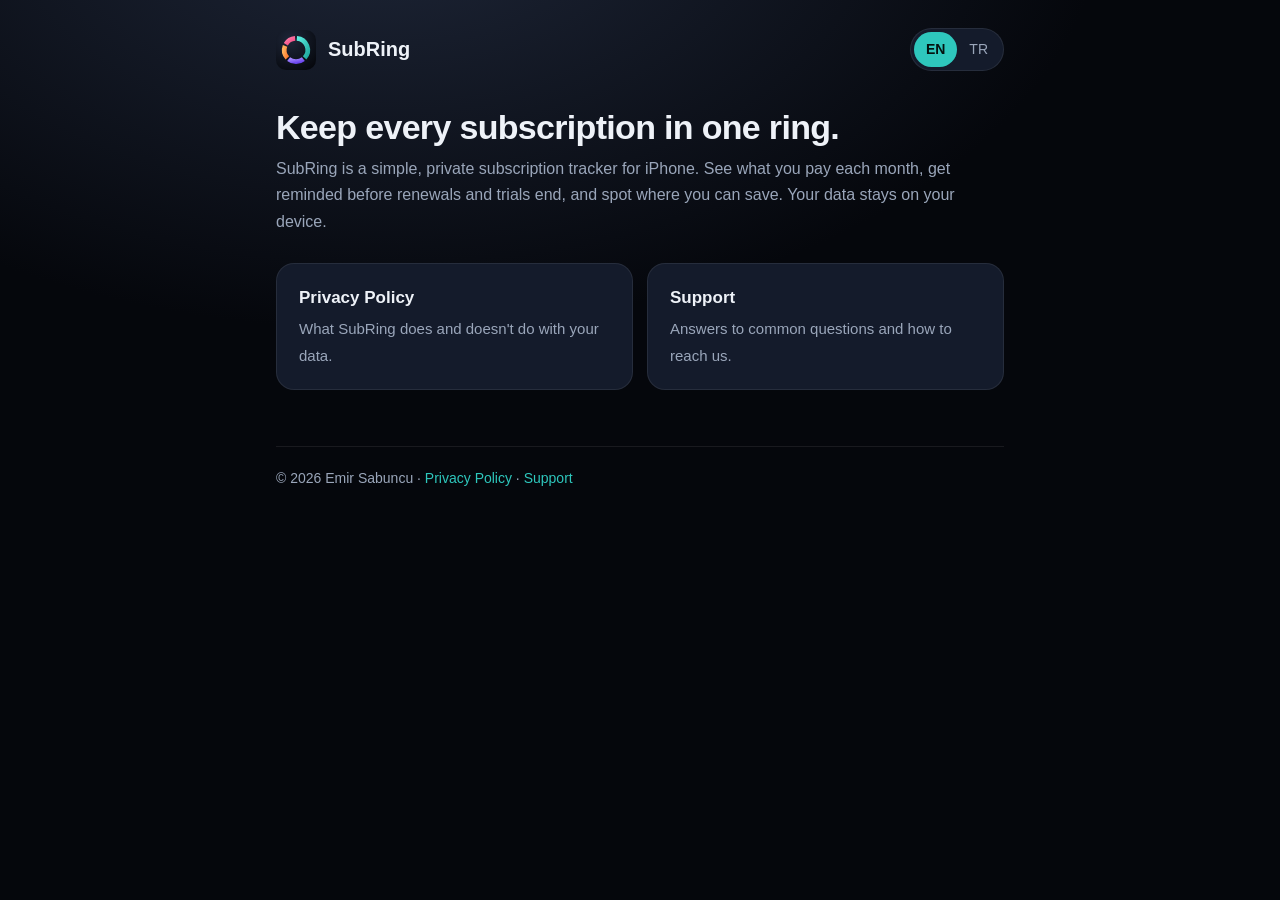
==== index.html @ 9c8dc2fd "Add website" ====
<!doctype html>
<html lang="en">
<head>
<meta charset="utf-8">
<meta name="viewport" content="width=device-width, initial-scale=1">
<title>SubRing – Subscription Tracker</title>
<meta name="baslik-en" content="SubRing – Subscription Tracker">
<meta name="baslik-tr" content="SubRing – Abonelik Takibi">
<meta name="description" content="SubRing – subscription tracker for iPhone.">
<link rel="icon" href="data:image/svg+xml,%3Csvg%20viewBox%3D%220%200%201024%201024%22%20xmlns%3D%22http%3A//www.w3.org/2000/svg%22%3E%3Cdefs%3E%3CradialGradient%20id%3D%22lb%22%20cx%3D%22.35%22%20cy%3D%22.25%22%20r%3D%22.9%22%3E%3Cstop%20offset%3D%220%22%20stop-color%3D%22%231E2638%22/%3E%3Cstop%20offset%3D%221%22%20stop-color%3D%22%2305070C%22/%3E%3C/radialGradient%3E%3ClinearGradient%20id%3D%22l1%22%20x1%3D%220%22%20y1%3D%220%22%20x2%3D%221%22%20y2%3D%221%22%3E%3Cstop%20offset%3D%220%22%20stop-color%3D%22%235EF0E2%22/%3E%3Cstop%20offset%3D%221%22%20stop-color%3D%22%231FA89F%22/%3E%3C/linearGradient%3E%3ClinearGradient%20id%3D%22l2%22%20x1%3D%220%22%20y1%3D%220%22%20x2%3D%221%22%20y2%3D%221%22%3E%3Cstop%20offset%3D%220%22%20stop-color%3D%22%23A88BFF%22/%3E%3Cstop%20offset%3D%221%22%20stop-color%3D%22%236A45F0%22/%3E%3C/linearGradient%3E%3ClinearGradient%20id%3D%22l3%22%20x1%3D%220%22%20y1%3D%220%22%20x2%3D%221%22%20y2%3D%221%22%3E%3Cstop%20offset%3D%220%22%20stop-color%3D%22%23FFB15C%22/%3E%3Cstop%20offset%3D%221%22%20stop-color%3D%22%23FF7A2E%22/%3E%3C/linearGradient%3E%3ClinearGradient%20id%3D%22l4%22%20x1%3D%220%22%20y1%3D%220%22%20x2%3D%221%22%20y2%3D%221%22%3E%3Cstop%20offset%3D%220%22%20stop-color%3D%22%23FF7DAA%22/%3E%3Cstop%20offset%3D%221%22%20stop-color%3D%22%23F0407A%22/%3E%3C/linearGradient%3E%3C/defs%3E%3Crect%20width%3D%221024%22%20height%3D%221024%22%20fill%3D%22url%28%23lb%29%22/%3E%3Cg%20fill%3D%22none%22%20stroke-width%3D%22120%22%3E%3Cpath%20d%3D%22M534.6%20212.9A300%20300%200%200%201%20733.3%20714.6%22%20stroke%3D%22url%28%23l1%29%22/%3E%3Cpath%20d%3D%22M700.3%20745.5A300%20300%200%200%201%20323.7%20745.5%22%20stroke%3D%22url%28%23l2%29%22/%3E%3Cpath%20d%3D%22M290.7%20714.6A300%20300%200%200%201%20231.7%20405.1%22%20stroke%3D%22url%28%23l3%29%22/%3E%3Cpath%20d%3D%22M250.9%20364.2A300%20300%200%200%201%20489.4%20212.9%22%20stroke%3D%22url%28%23l4%29%22/%3E%3C/g%3E%3C/svg%3E">
<link rel="stylesheet" href="stil.css">
<script src="dil.js"></script>
</head>
<body>
<div class="kap">
<header>
  <a class="marka" href=""><svg viewBox="0 0 1024 1024" aria-hidden="true"><defs><radialGradient id="lb" cx=".35" cy=".25" r=".9"><stop offset="0" stop-color="#1E2638"/><stop offset="1" stop-color="#05070C"/></radialGradient><linearGradient id="l1" x1="0" y1="0" x2="1" y2="1"><stop offset="0" stop-color="#5EF0E2"/><stop offset="1" stop-color="#1FA89F"/></linearGradient><linearGradient id="l2" x1="0" y1="0" x2="1" y2="1"><stop offset="0" stop-color="#A88BFF"/><stop offset="1" stop-color="#6A45F0"/></linearGradient><linearGradient id="l3" x1="0" y1="0" x2="1" y2="1"><stop offset="0" stop-color="#FFB15C"/><stop offset="1" stop-color="#FF7A2E"/></linearGradient><linearGradient id="l4" x1="0" y1="0" x2="1" y2="1"><stop offset="0" stop-color="#FF7DAA"/><stop offset="1" stop-color="#F0407A"/></linearGradient></defs><rect width="1024" height="1024" fill="url(#lb)"/><g fill="none" stroke-width="120"><path d="M534.6 212.9A300 300 0 0 1 733.3 714.6" stroke="url(#l1)"/><path d="M700.3 745.5A300 300 0 0 1 323.7 745.5" stroke="url(#l2)"/><path d="M290.7 714.6A300 300 0 0 1 231.7 405.1" stroke="url(#l3)"/><path d="M250.9 364.2A300 300 0 0 1 489.4 212.9" stroke="url(#l4)"/></g></svg><span>SubRing</span></a>
  <div class="dil" role="group" aria-label="Language">
    <button type="button" data-sec="en" aria-pressed="true">EN</button>
    <button type="button" data-sec="tr" aria-pressed="false">TR</button>
  </div>
</header>

<section data-dil="en">
  <h1>Keep every subscription in one ring.</h1>
  <p class="alt">SubRing is a simple, private subscription tracker for iPhone. See what you pay each month, get reminded before renewals and trials end, and spot where you can save. Your data stays on your device.</p>
  <div class="izgara">
    <a class="kart" href="privacy/"><strong>Privacy Policy</strong><span>What SubRing does and doesn't do with your data.</span></a>
    <a class="kart" href="support/"><strong>Support</strong><span>Answers to common questions and how to reach us.</span></a>
  </div>
</section>
<section data-dil="tr" hidden>
  <h1>Tüm aboneliklerin tek bir halkada.</h1>
  <p class="alt">SubRing, iPhone için sade ve gizliliğe saygılı bir abonelik takip uygulamasıdır. Her ay ne ödediğini gör, yenilemelerden ve deneme bitişlerinden önce hatırlatma al, nerede tasarruf edebileceğini keşfet. Verilerin cihazında kalır.</p>
  <div class="izgara">
    <a class="kart" href="privacy/"><strong>Gizlilik Politikası</strong><span>SubRing'in verilerinle ne yapıp ne yapmadığı.</span></a>
    <a class="kart" href="support/"><strong>Destek</strong><span>Sık sorulan sorular ve bize nasıl ulaşacağın.</span></a>
  </div>
</section>

<footer>
  <div data-dil="en">© 2026 Emir Sabuncu · <a href="privacy/">Privacy Policy</a> · <a href="support/">Support</a></div>
  <div data-dil="tr" hidden>© 2026 Emir Sabuncu · <a href="privacy/">Gizlilik Politikası</a> · <a href="support/">Destek</a></div>
</footer>
</div>
</body>
</html>
---- stil.css ----
:root{
  --bg:#05070C; --bg2:#121826; --kart:#141b2b; --kenar:rgba(255,255,255,.08);
  --yazi:#EEF2F8; --soluk:#9AA6BA; --vurgu:#2EC7BD;
  color-scheme: dark;
}
*{box-sizing:border-box}
html{-webkit-text-size-adjust:100%}
body{
  margin:0; min-height:100vh; color:var(--yazi);
  font:16px/1.65 -apple-system,BlinkMacSystemFont,"SF Pro Text","Segoe UI",Roboto,Helvetica,Arial,sans-serif;
  background:radial-gradient(1200px 700px at 30% -10%,#1E2638 0%,var(--bg) 60%) fixed,var(--bg);
}
a{color:var(--vurgu);text-decoration:none}
a:hover{text-decoration:underline}
.kap{max-width:760px;margin:0 auto;padding:28px 16px 64px}
header{display:flex;align-items:center;justify-content:space-between;gap:12px;margin-bottom:36px}
.marka{display:flex;align-items:center;gap:12px;color:var(--yazi);font-weight:700;font-size:20px}
.marka:hover{text-decoration:none}
.marka svg{width:40px;height:40px;border-radius:10px;flex:none}
.dil{display:flex;background:var(--kart);border:1px solid var(--kenar);border-radius:999px;padding:3px}
.dil button{all:unset;cursor:pointer;padding:6px 12px;border-radius:999px;font-size:14px;color:var(--soluk)}
.dil button[aria-pressed="true"]{background:var(--vurgu);color:#04110F;font-weight:600}
h1{font-size:34px;line-height:1.2;margin:0 0 8px;letter-spacing:-.02em}
h2{font-size:21px;margin:36px 0 10px;letter-spacing:-.01em}
h3{font-size:17px;margin:22px 0 6px}
p,li{color:#D5DCE7}
.alt{color:var(--soluk);margin:0 0 28px}
.kart{background:var(--kart);border:1px solid var(--kenar);border-radius:18px;padding:20px 22px;margin:18px 0}
.ozet{border-left:3px solid var(--vurgu)}
ul{padding-left:22px}
.izgara{display:grid;gap:14px;grid-template-columns:repeat(auto-fit,minmax(220px,1fr));margin-top:28px}
.izgara a.kart{display:block;margin:0;color:var(--yazi);transition:transform .15s,border-color .15s}
.izgara a.kart:hover{text-decoration:none;transform:translateY(-2px);border-color:rgba(46,199,189,.5)}
.izgara a.kart strong{display:block;font-size:17px;margin-bottom:4px}
.izgara a.kart span{color:var(--soluk);font-size:15px}
.posta{display:inline-block;margin-top:6px;padding:10px 16px;border-radius:12px;background:var(--vurgu);color:#04110F;font-weight:600}
.posta:hover{text-decoration:none;filter:brightness(1.08)}
footer{margin-top:56px;padding-top:20px;border-top:1px solid var(--kenar);color:var(--soluk);font-size:14px}
[lang]:not(html)[hidden]{display:none}
@media (max-width:520px){h1{font-size:28px}}
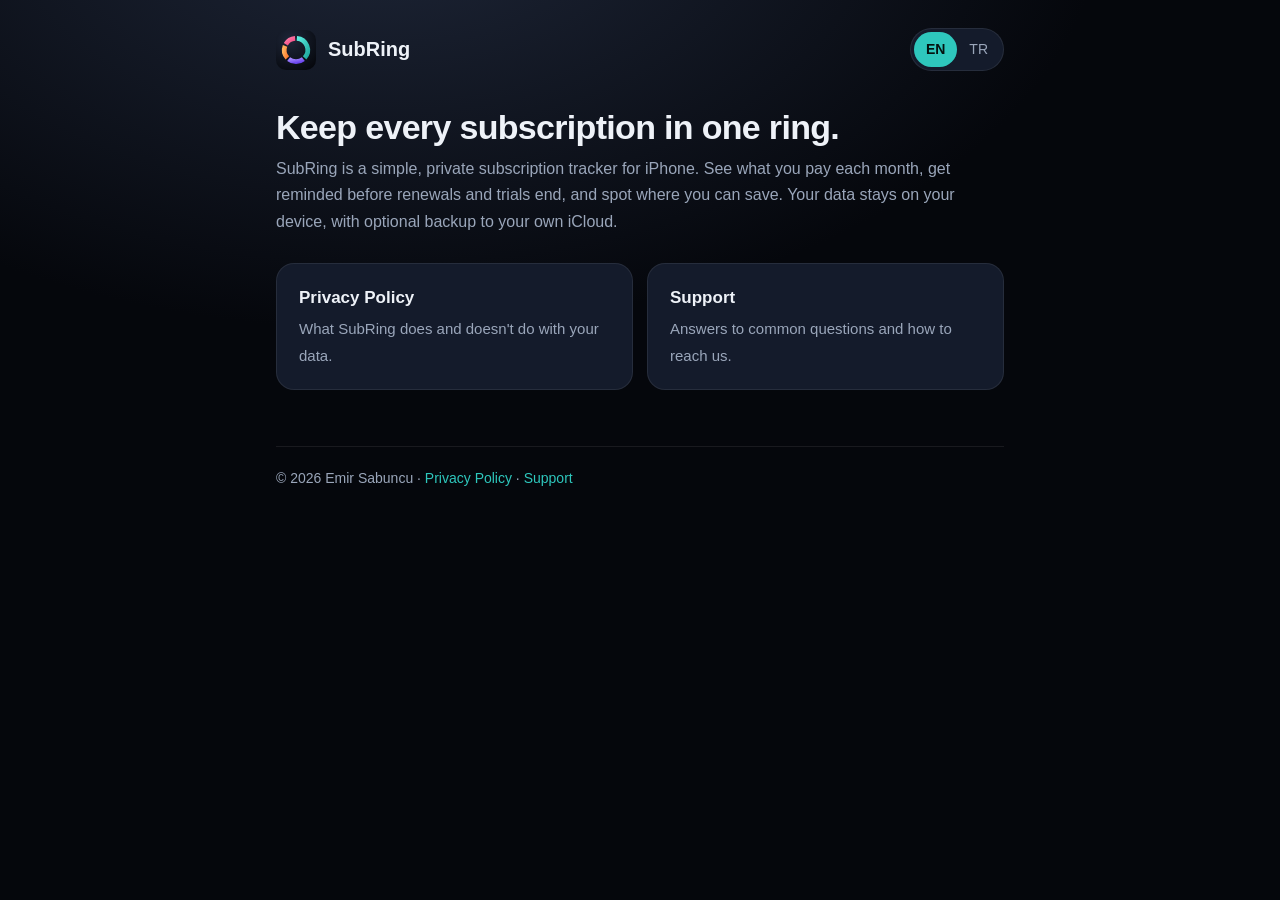
==== commit b47ccf51: "Add files via upload" ====
--- a/index.html
+++ b/index.html
@@ -23,7 +23,7 @@
 
 <section data-dil="en">
   <h1>Keep every subscription in one ring.</h1>
-  <p class="alt">SubRing is a simple, private subscription tracker for iPhone. See what you pay each month, get reminded before renewals and trials end, and spot where you can save. Your data stays on your device.</p>
+  <p class="alt">SubRing is a simple, private subscription tracker for iPhone. See what you pay each month, get reminded before renewals and trials end, and spot where you can save. Your data stays on your device, with optional backup to your own iCloud.</p>
   <div class="izgara">
     <a class="kart" href="privacy/"><strong>Privacy Policy</strong><span>What SubRing does and doesn't do with your data.</span></a>
     <a class="kart" href="support/"><strong>Support</strong><span>Answers to common questions and how to reach us.</span></a>
@@ -31,7 +31,7 @@
 </section>
 <section data-dil="tr" hidden>
   <h1>Tüm aboneliklerin tek bir halkada.</h1>
-  <p class="alt">SubRing, iPhone için sade ve gizliliğe saygılı bir abonelik takip uygulamasıdır. Her ay ne ödediğini gör, yenilemelerden ve deneme bitişlerinden önce hatırlatma al, nerede tasarruf edebileceğini keşfet. Verilerin cihazında kalır.</p>
+  <p class="alt">SubRing, iPhone için sade ve gizliliğe saygılı bir abonelik takip uygulamasıdır. Her ay ne ödediğini gör, yenilemelerden ve deneme bitişlerinden önce hatırlatma al, nerede tasarruf edebileceğini keşfet. Verilerin cihazında kalır; istersen kendi iCloud'una yedeklenir.</p>
   <div class="izgara">
     <a class="kart" href="privacy/"><strong>Gizlilik Politikası</strong><span>SubRing'in verilerinle ne yapıp ne yapmadığı.</span></a>
     <a class="kart" href="support/"><strong>Destek</strong><span>Sık sorulan sorular ve bize nasıl ulaşacağın.</span></a>
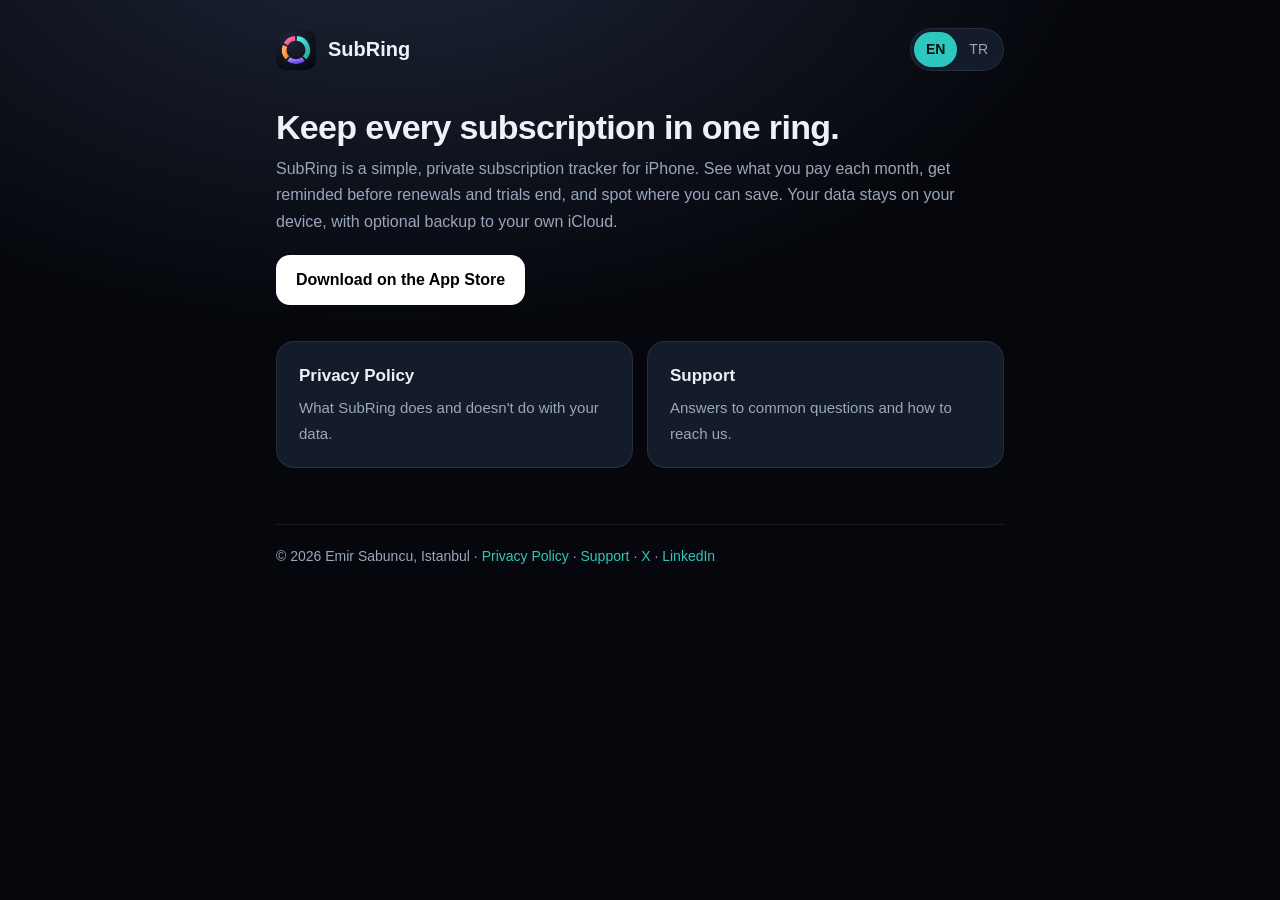
==== commit 6da5cbc4: "Launch: App Store button and social links" ====
--- a/index.html
+++ b/index.html
@@ -24,6 +24,7 @@
 <section data-dil="en">
   <h1>Keep every subscription in one ring.</h1>
   <p class="alt">SubRing is a simple, private subscription tracker for iPhone. See what you pay each month, get reminded before renewals and trials end, and spot where you can save. Your data stays on your device, with optional backup to your own iCloud.</p>
+  <a class="indir" href="https://apps.apple.com/app/id6825532118"><span>Download on the App Store</span></a>
   <div class="izgara">
     <a class="kart" href="privacy/"><strong>Privacy Policy</strong><span>What SubRing does and doesn't do with your data.</span></a>
     <a class="kart" href="support/"><strong>Support</strong><span>Answers to common questions and how to reach us.</span></a>
@@ -32,6 +33,7 @@
 <section data-dil="tr" hidden>
   <h1>Tüm aboneliklerin tek bir halkada.</h1>
   <p class="alt">SubRing, iPhone için sade ve gizliliğe saygılı bir abonelik takip uygulamasıdır. Her ay ne ödediğini gör, yenilemelerden ve deneme bitişlerinden önce hatırlatma al, nerede tasarruf edebileceğini keşfet. Verilerin cihazında kalır; istersen kendi iCloud'una yedeklenir.</p>
+  <a class="indir" href="https://apps.apple.com/app/id6825532118"><span>App Store'dan indir</span></a>
   <div class="izgara">
     <a class="kart" href="privacy/"><strong>Gizlilik Politikası</strong><span>SubRing'in verilerinle ne yapıp ne yapmadığı.</span></a>
     <a class="kart" href="support/"><strong>Destek</strong><span>Sık sorulan sorular ve bize nasıl ulaşacağın.</span></a>
@@ -39,8 +41,8 @@
 </section>
 
 <footer>
-  <div data-dil="en">© 2026 Emir Sabuncu · <a href="privacy/">Privacy Policy</a> · <a href="support/">Support</a></div>
-  <div data-dil="tr" hidden>© 2026 Emir Sabuncu · <a href="privacy/">Gizlilik Politikası</a> · <a href="support/">Destek</a></div>
+  <div data-dil="en">© 2026 Emir Sabuncu, Istanbul · <a href="privacy/">Privacy Policy</a> · <a href="support/">Support</a> · <a href="https://x.com/emirsbnc_" rel="me noopener" target="_blank">X</a> · <a href="https://www.linkedin.com/in/emirsabuncu/" rel="me noopener" target="_blank">LinkedIn</a></div>
+  <div data-dil="tr" hidden>© 2026 Emir Sabuncu, İstanbul · <a href="privacy/">Gizlilik Politikası</a> · <a href="support/">Destek</a> · <a href="https://x.com/emirsbnc_" rel="me noopener" target="_blank">X</a> · <a href="https://www.linkedin.com/in/emirsabuncu/" rel="me noopener" target="_blank">LinkedIn</a></div>
 </footer>
 </div>
 </body>
--- a/stil.css
+++ b/stil.css
@@ -33,6 +33,9 @@
 .izgara a.kart:hover{text-decoration:none;transform:translateY(-2px);border-color:rgba(46,199,189,.5)}
 .izgara a.kart strong{display:block;font-size:17px;margin-bottom:4px}
 .izgara a.kart span{color:var(--soluk);font-size:15px}
+.indir{display:inline-flex;align-items:center;gap:10px;margin:-8px 0 8px;padding:12px 20px;border-radius:14px;background:#fff;color:#000;font-weight:600;font-size:16px}
+.indir:hover{text-decoration:none;filter:brightness(.92)}
+.indir svg{width:22px;height:22px}
 .posta{display:inline-block;margin-top:6px;padding:10px 16px;border-radius:12px;background:var(--vurgu);color:#04110F;font-weight:600}
 .posta:hover{text-decoration:none;filter:brightness(1.08)}
 footer{margin-top:56px;padding-top:20px;border-top:1px solid var(--kenar);color:var(--soluk);font-size:14px}
